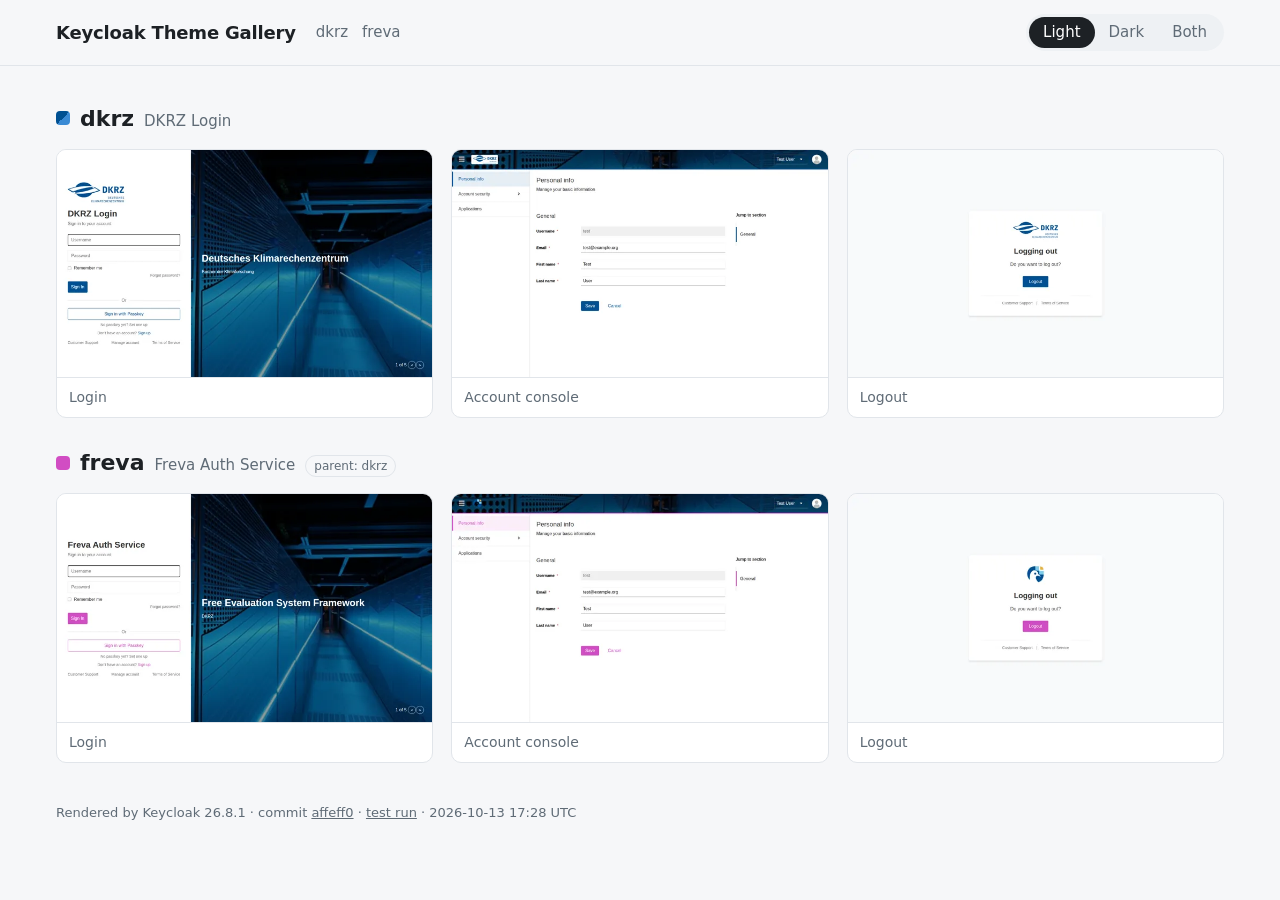
==== index.html @ 33b01052 "Deploying to gh-pages from @ freva-org/freva-auth-template@affeff05196ebd0d8a36fc66dc63a45415bd4f45 " ====
<!doctype html>
<html lang="en">
<head>
<meta charset="utf-8">
<meta name="viewport" content="width=device-width, initial-scale=1">
<title>Keycloak Theme Gallery</title>
<style>
  :root {
    --bg: #f6f7f9; --surface: #fff; --text: #1d2125; --muted: #5f6b76;
    --border: #e1e5ea; --chip: #eef1f4; --chip-on: #1d2125; --chip-on-text: #fff;
  }
  @media (prefers-color-scheme: dark) {
    :root {
      --bg: #111316; --surface: #1a1d21; --text: #e7e9ec; --muted: #9aa3ad;
      --border: #2c3036; --chip: #23272c; --chip-on: #e7e9ec; --chip-on-text: #111316;
    }
  }
  * { box-sizing: border-box; }
  body {
    margin: 0; background: var(--bg); color: var(--text);
    font: 15px/1.5 system-ui, -apple-system, "Segoe UI", Roboto, sans-serif;
  }
  a { color: inherit; }
  .top {
    position: sticky; top: 0; z-index: 5; background: var(--bg);
    border-bottom: 1px solid var(--border);
  }
  .bar {
    max-width: 1200px; margin: 0 auto; padding: 14px 16px;
    display: flex; flex-wrap: wrap; gap: 12px 20px; align-items: center;
  }
  h1 { font-size: 18px; margin: 0; letter-spacing: -0.01em; }
  .themes { display: flex; gap: 14px; color: var(--muted); }
  .themes a { text-decoration: none; }
  .themes a:hover { color: var(--text); text-decoration: underline; }
  .toggle {
    margin-left: auto; display: inline-flex; background: var(--chip);
    border-radius: 999px; padding: 3px;
  }
  .toggle button {
    border: 0; background: transparent; color: var(--muted); font: inherit;
    padding: 4px 14px; border-radius: 999px; cursor: pointer;
  }
  .toggle button[aria-pressed="true"] { background: var(--chip-on); color: var(--chip-on-text); }
  main { max-width: 1200px; margin: 0 auto; padding: 8px 16px 40px; }
  section { padding-top: 28px; scroll-margin-top: 70px; }
  .theme-head { display: flex; align-items: baseline; gap: 10px; flex-wrap: wrap; margin-bottom: 14px; }
  .theme-head h2 { margin: 0; font-size: 22px; }
  .subtitle { color: var(--muted); }
  .tag {
    font-size: 12px; color: var(--muted); border: 1px solid var(--border);
    border-radius: 999px; padding: 1px 8px;
  }
  .swatch {
    width: 14px; height: 14px; border-radius: 4px; align-self: center;
    background: linear-gradient(135deg, var(--accent) 50%, var(--accent-dark) 50%);
  }
  .grid { display: grid; grid-template-columns: repeat(auto-fill, minmax(330px, 1fr)); gap: 18px; }
  .card {
    margin: 0; background: var(--surface); border: 1px solid var(--border);
    border-radius: 10px; overflow: hidden;
  }
  .card figcaption { padding: 9px 12px; color: var(--muted); font-size: 14px; border-top: 1px solid var(--border); }
  .shot { display: block; line-height: 0; }
  .shot img { width: 100%; height: auto; display: block; transition: opacity .15s; }
  .shot:hover img { opacity: .88; }
  body[data-scheme="light"] .shot[data-scheme="dark"],
  body[data-scheme="dark"] .shot[data-scheme="light"] { display: none; }
  body[data-scheme="both"] .card .shot + .shot { border-top: 1px solid var(--border); }
  footer { max-width: 1200px; margin: 0 auto; padding: 0 16px 32px; color: var(--muted); font-size: 13px; }
  dialog {
    border: 0; padding: 0; background: transparent; max-width: 96vw; max-height: 94vh;
  }
  dialog::backdrop { background: rgba(0, 0, 0, .8); }
  dialog img { display: block; max-width: 96vw; max-height: 88vh; border-radius: 6px; }
  dialog p { color: #fff; text-align: center; margin: 10px 0 0; font-size: 14px; }
  @media (max-width: 560px) {
    .grid { grid-template-columns: 1fr; }
    .toggle { margin-left: 0; }
  }
</style>
</head>
<body data-scheme="light">
<div class="top">
  <div class="bar">
    <h1>Keycloak Theme Gallery</h1>
    <nav class="themes" aria-label="Themes"><a href="#dkrz">dkrz</a> <a href="#freva">freva</a></nav>
    <div class="toggle" role="group" aria-label="Colour scheme">
      <button type="button" data-set="light" aria-pressed="true">Light</button>
      <button type="button" data-set="dark" aria-pressed="false">Dark</button>
      <button type="button" data-set="both" aria-pressed="false">Both</button>
    </div>
  </div>
</div>
<main>
<section id="dkrz" style="--accent:#005092;--accent-dark:#3a8ad4">
  <header class="theme-head">
    <span class="swatch" aria-hidden="true"></span>
    <h2>dkrz</h2>
    <span class="subtitle">DKRZ Login</span>
    
  </header>
  <div class="grid"><figure class="card"><a class="shot" data-scheme="light" href="img/dkrz-light-login.webp" data-caption="dkrz · Login · light"><img src="img/dkrz-light-login-thumb.webp" alt="DKRZ Login, login page, light mode" width="700" height="425" loading="lazy"></a><a class="shot" data-scheme="dark" href="img/dkrz-dark-login.webp" data-caption="dkrz · Login · dark"><img src="img/dkrz-dark-login-thumb.webp" alt="DKRZ Login, login page, dark mode" width="700" height="425" loading="lazy"></a><figcaption>Login</figcaption></figure><figure class="card"><a class="shot" data-scheme="light" href="img/dkrz-light-account.webp" data-caption="dkrz · Account console · light"><img src="img/dkrz-light-account-thumb.webp" alt="DKRZ Login, account console page, light mode" width="700" height="425" loading="lazy"></a><a class="shot" data-scheme="dark" href="img/dkrz-dark-account.webp" data-caption="dkrz · Account console · dark"><img src="img/dkrz-dark-account-thumb.webp" alt="DKRZ Login, account console page, dark mode" width="700" height="425" loading="lazy"></a><figcaption>Account console</figcaption></figure><figure class="card"><a class="shot" data-scheme="light" href="img/dkrz-light-logout.webp" data-caption="dkrz · Logout · light"><img src="img/dkrz-light-logout-thumb.webp" alt="DKRZ Login, logout page, light mode" width="700" height="425" loading="lazy"></a><a class="shot" data-scheme="dark" href="img/dkrz-dark-logout.webp" data-caption="dkrz · Logout · dark"><img src="img/dkrz-dark-logout-thumb.webp" alt="DKRZ Login, logout page, dark mode" width="700" height="425" loading="lazy"></a><figcaption>Logout</figcaption></figure></div>
</section>
<section id="freva" style="--accent:#d14dc3;--accent-dark:#d14dc3">
  <header class="theme-head">
    <span class="swatch" aria-hidden="true"></span>
    <h2>freva</h2>
    <span class="subtitle">Freva Auth Service</span>
    <span class="tag">parent: dkrz</span>
  </header>
  <div class="grid"><figure class="card"><a class="shot" data-scheme="light" href="img/freva-light-login.webp" data-caption="freva · Login · light"><img src="img/freva-light-login-thumb.webp" alt="Freva Auth Service, login page, light mode" width="700" height="425" loading="lazy"></a><a class="shot" data-scheme="dark" href="img/freva-dark-login.webp" data-caption="freva · Login · dark"><img src="img/freva-dark-login-thumb.webp" alt="Freva Auth Service, login page, dark mode" width="700" height="425" loading="lazy"></a><figcaption>Login</figcaption></figure><figure class="card"><a class="shot" data-scheme="light" href="img/freva-light-account.webp" data-caption="freva · Account console · light"><img src="img/freva-light-account-thumb.webp" alt="Freva Auth Service, account console page, light mode" width="700" height="425" loading="lazy"></a><a class="shot" data-scheme="dark" href="img/freva-dark-account.webp" data-caption="freva · Account console · dark"><img src="img/freva-dark-account-thumb.webp" alt="Freva Auth Service, account console page, dark mode" width="700" height="425" loading="lazy"></a><figcaption>Account console</figcaption></figure><figure class="card"><a class="shot" data-scheme="light" href="img/freva-light-logout.webp" data-caption="freva · Logout · light"><img src="img/freva-light-logout-thumb.webp" alt="Freva Auth Service, logout page, light mode" width="700" height="425" loading="lazy"></a><a class="shot" data-scheme="dark" href="img/freva-dark-logout.webp" data-caption="freva · Logout · dark"><img src="img/freva-dark-logout-thumb.webp" alt="Freva Auth Service, logout page, dark mode" width="700" height="425" loading="lazy"></a><figcaption>Logout</figcaption></figure></div>
</section></main>
<footer>Rendered by Keycloak 26.8.1 · commit <a href="https://github.com/freva-org/freva-auth-template/commit/affeff0">affeff0</a> · <a href="https://github.com/freva-org/freva-auth-template/actions/runs/38438692859">test run</a> · 2026-10-13 17:28 UTC</footer>
<dialog id="viewer"><img alt=""><p></p></dialog>
<script>
  const body = document.body;
  const buttons = document.querySelectorAll(".toggle button");
  function setScheme(s) {
    body.dataset.scheme = s;
    buttons.forEach(b => b.setAttribute("aria-pressed", String(b.dataset.set === s)));
    try { localStorage.setItem("gallery-scheme", s); } catch (e) {}
  }
  buttons.forEach(b => b.addEventListener("click", () => setScheme(b.dataset.set)));
  let saved = null;
  try { saved = localStorage.getItem("gallery-scheme"); } catch (e) {}
  setScheme(saved || (matchMedia("(prefers-color-scheme: dark)").matches ? "dark" : "light"));

  const viewer = document.getElementById("viewer");
  document.querySelectorAll(".shot").forEach(a => a.addEventListener("click", e => {
    e.preventDefault();
    viewer.querySelector("img").src = a.href;
    viewer.querySelector("img").alt = a.querySelector("img").alt;
    viewer.querySelector("p").textContent = a.dataset.caption;
    viewer.showModal();
  }));
  viewer.addEventListener("click", () => viewer.close());
</script>
</body>
</html>
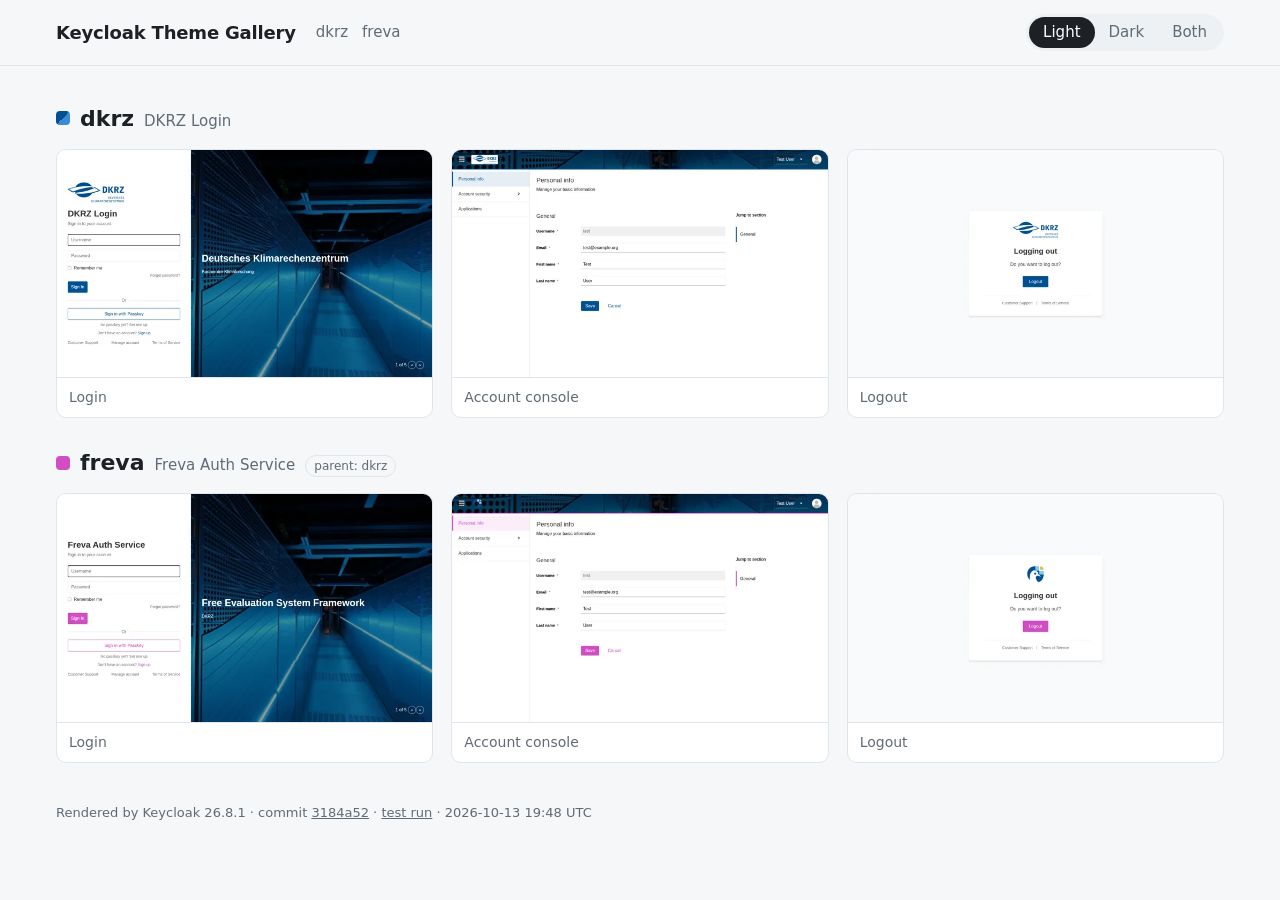
==== commit e1748831: "Deploying to gh-pages from @ freva-org/freva-auth-template@3184a522fcd955feea0bc505c7a64e8555052b0e " ====
--- a/index.html
+++ b/index.html
@@ -111,7 +111,7 @@
   </header>
   <div class="grid"><figure class="card"><a class="shot" data-scheme="light" href="img/freva-light-login.webp" data-caption="freva · Login · light"><img src="img/freva-light-login-thumb.webp" alt="Freva Auth Service, login page, light mode" width="700" height="425" loading="lazy"></a><a class="shot" data-scheme="dark" href="img/freva-dark-login.webp" data-caption="freva · Login · dark"><img src="img/freva-dark-login-thumb.webp" alt="Freva Auth Service, login page, dark mode" width="700" height="425" loading="lazy"></a><figcaption>Login</figcaption></figure><figure class="card"><a class="shot" data-scheme="light" href="img/freva-light-account.webp" data-caption="freva · Account console · light"><img src="img/freva-light-account-thumb.webp" alt="Freva Auth Service, account console page, light mode" width="700" height="425" loading="lazy"></a><a class="shot" data-scheme="dark" href="img/freva-dark-account.webp" data-caption="freva · Account console · dark"><img src="img/freva-dark-account-thumb.webp" alt="Freva Auth Service, account console page, dark mode" width="700" height="425" loading="lazy"></a><figcaption>Account console</figcaption></figure><figure class="card"><a class="shot" data-scheme="light" href="img/freva-light-logout.webp" data-caption="freva · Logout · light"><img src="img/freva-light-logout-thumb.webp" alt="Freva Auth Service, logout page, light mode" width="700" height="425" loading="lazy"></a><a class="shot" data-scheme="dark" href="img/freva-dark-logout.webp" data-caption="freva · Logout · dark"><img src="img/freva-dark-logout-thumb.webp" alt="Freva Auth Service, logout page, dark mode" width="700" height="425" loading="lazy"></a><figcaption>Logout</figcaption></figure></div>
 </section></main>
-<footer>Rendered by Keycloak 26.8.1 · commit <a href="https://github.com/freva-org/freva-auth-template/commit/affeff0">affeff0</a> · <a href="https://github.com/freva-org/freva-auth-template/actions/runs/38438692859">test run</a> · 2026-10-13 17:28 UTC</footer>
+<footer>Rendered by Keycloak 26.8.1 · commit <a href="https://github.com/freva-org/freva-auth-template/commit/3184a52">3184a52</a> · <a href="https://github.com/freva-org/freva-auth-template/actions/runs/38457421475">test run</a> · 2026-10-13 19:48 UTC</footer>
 <dialog id="viewer"><img alt=""><p></p></dialog>
 <script>
   const body = document.body;
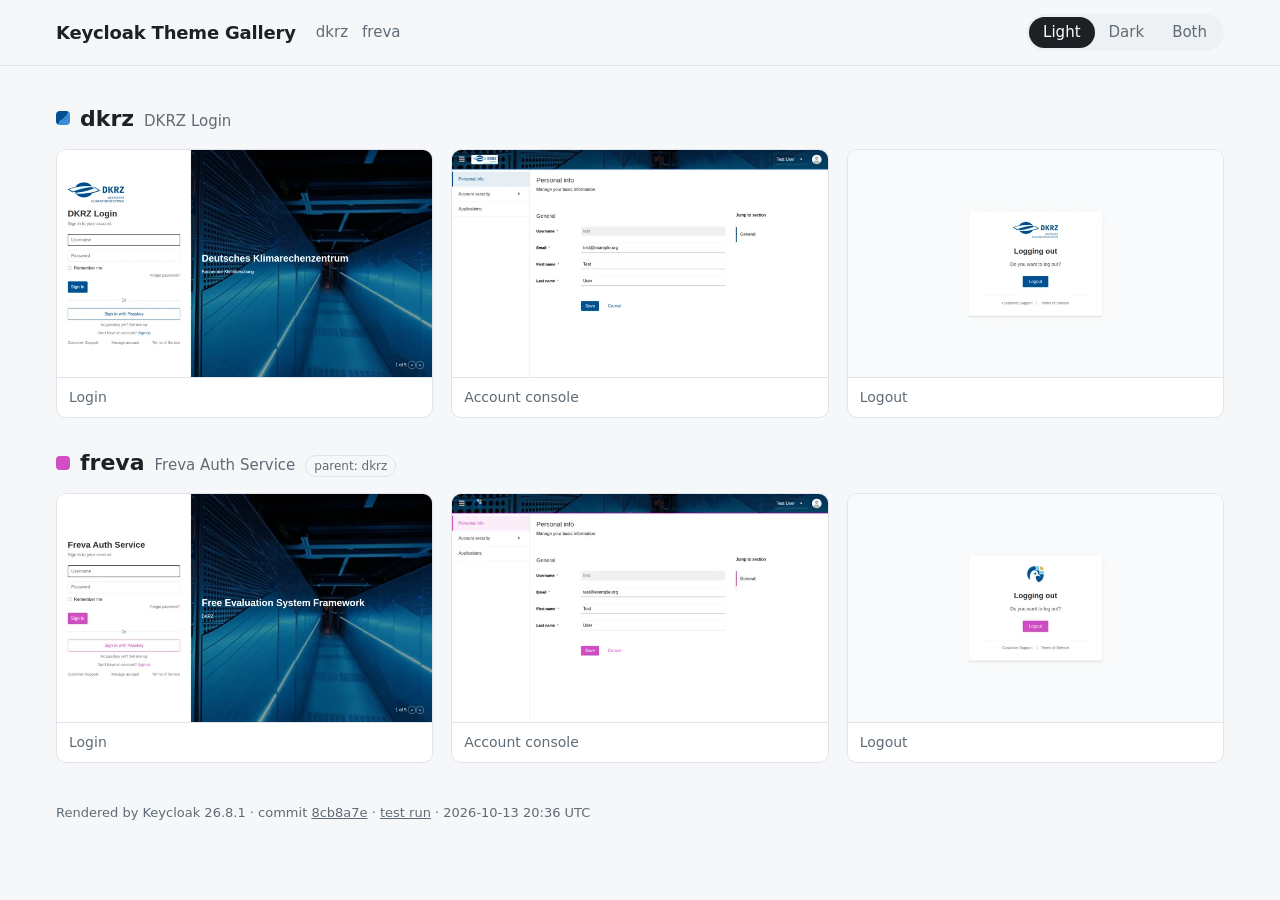
==== commit 2da5089b: "Deploying to gh-pages from @ freva-org/freva-auth-template@8cb8a7e47431977cb3078d8797260bcd74ea8823 " ====
--- a/index.html
+++ b/index.html
@@ -111,7 +111,7 @@
   </header>
   <div class="grid"><figure class="card"><a class="shot" data-scheme="light" href="img/freva-light-login.webp" data-caption="freva · Login · light"><img src="img/freva-light-login-thumb.webp" alt="Freva Auth Service, login page, light mode" width="700" height="425" loading="lazy"></a><a class="shot" data-scheme="dark" href="img/freva-dark-login.webp" data-caption="freva · Login · dark"><img src="img/freva-dark-login-thumb.webp" alt="Freva Auth Service, login page, dark mode" width="700" height="425" loading="lazy"></a><figcaption>Login</figcaption></figure><figure class="card"><a class="shot" data-scheme="light" href="img/freva-light-account.webp" data-caption="freva · Account console · light"><img src="img/freva-light-account-thumb.webp" alt="Freva Auth Service, account console page, light mode" width="700" height="425" loading="lazy"></a><a class="shot" data-scheme="dark" href="img/freva-dark-account.webp" data-caption="freva · Account console · dark"><img src="img/freva-dark-account-thumb.webp" alt="Freva Auth Service, account console page, dark mode" width="700" height="425" loading="lazy"></a><figcaption>Account console</figcaption></figure><figure class="card"><a class="shot" data-scheme="light" href="img/freva-light-logout.webp" data-caption="freva · Logout · light"><img src="img/freva-light-logout-thumb.webp" alt="Freva Auth Service, logout page, light mode" width="700" height="425" loading="lazy"></a><a class="shot" data-scheme="dark" href="img/freva-dark-logout.webp" data-caption="freva · Logout · dark"><img src="img/freva-dark-logout-thumb.webp" alt="Freva Auth Service, logout page, dark mode" width="700" height="425" loading="lazy"></a><figcaption>Logout</figcaption></figure></div>
 </section></main>
-<footer>Rendered by Keycloak 26.8.1 · commit <a href="https://github.com/freva-org/freva-auth-template/commit/3184a52">3184a52</a> · <a href="https://github.com/freva-org/freva-auth-template/actions/runs/38457421475">test run</a> · 2026-10-13 19:48 UTC</footer>
+<footer>Rendered by Keycloak 26.8.1 · commit <a href="https://github.com/freva-org/freva-auth-template/commit/8cb8a7e">8cb8a7e</a> · <a href="https://github.com/freva-org/freva-auth-template/actions/runs/38463793286">test run</a> · 2026-10-13 20:36 UTC</footer>
 <dialog id="viewer"><img alt=""><p></p></dialog>
 <script>
   const body = document.body;
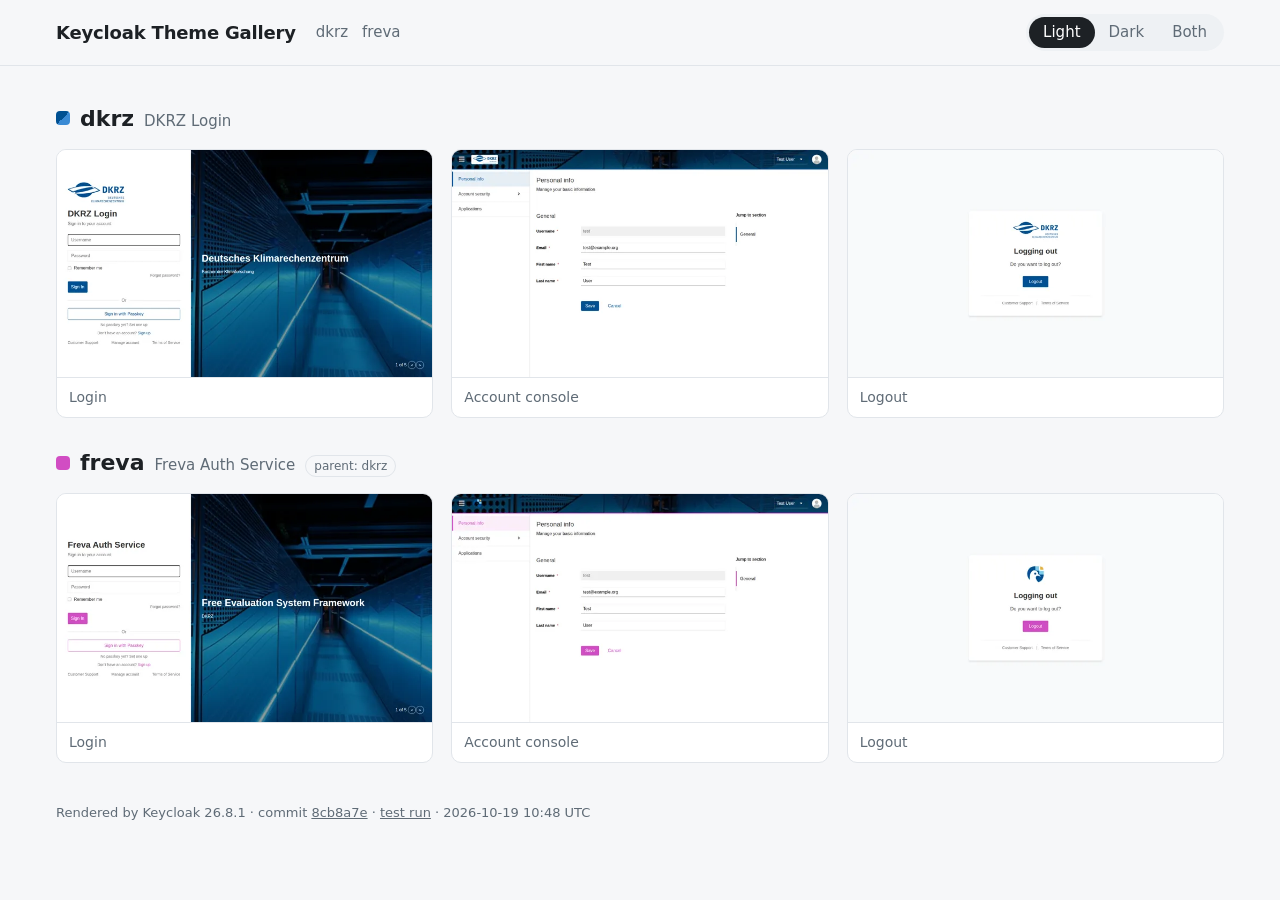
==== commit 52494a0b: "Deploying to gh-pages from @ freva-org/freva-auth-template@8cb8a7e47431977cb3078d8797260bcd74ea8823 " ====
--- a/index.html
+++ b/index.html
@@ -111,7 +111,7 @@
   </header>
   <div class="grid"><figure class="card"><a class="shot" data-scheme="light" href="img/freva-light-login.webp" data-caption="freva · Login · light"><img src="img/freva-light-login-thumb.webp" alt="Freva Auth Service, login page, light mode" width="700" height="425" loading="lazy"></a><a class="shot" data-scheme="dark" href="img/freva-dark-login.webp" data-caption="freva · Login · dark"><img src="img/freva-dark-login-thumb.webp" alt="Freva Auth Service, login page, dark mode" width="700" height="425" loading="lazy"></a><figcaption>Login</figcaption></figure><figure class="card"><a class="shot" data-scheme="light" href="img/freva-light-account.webp" data-caption="freva · Account console · light"><img src="img/freva-light-account-thumb.webp" alt="Freva Auth Service, account console page, light mode" width="700" height="425" loading="lazy"></a><a class="shot" data-scheme="dark" href="img/freva-dark-account.webp" data-caption="freva · Account console · dark"><img src="img/freva-dark-account-thumb.webp" alt="Freva Auth Service, account console page, dark mode" width="700" height="425" loading="lazy"></a><figcaption>Account console</figcaption></figure><figure class="card"><a class="shot" data-scheme="light" href="img/freva-light-logout.webp" data-caption="freva · Logout · light"><img src="img/freva-light-logout-thumb.webp" alt="Freva Auth Service, logout page, light mode" width="700" height="425" loading="lazy"></a><a class="shot" data-scheme="dark" href="img/freva-dark-logout.webp" data-caption="freva · Logout · dark"><img src="img/freva-dark-logout-thumb.webp" alt="Freva Auth Service, logout page, dark mode" width="700" height="425" loading="lazy"></a><figcaption>Logout</figcaption></figure></div>
 </section></main>
-<footer>Rendered by Keycloak 26.8.1 · commit <a href="https://github.com/freva-org/freva-auth-template/commit/8cb8a7e">8cb8a7e</a> · <a href="https://github.com/freva-org/freva-auth-template/actions/runs/38463793286">test run</a> · 2026-10-13 20:36 UTC</footer>
+<footer>Rendered by Keycloak 26.8.1 · commit <a href="https://github.com/freva-org/freva-auth-template/commit/8cb8a7e">8cb8a7e</a> · <a href="https://github.com/freva-org/freva-auth-template/actions/runs/39239816835">test run</a> · 2026-10-19 10:48 UTC</footer>
 <dialog id="viewer"><img alt=""><p></p></dialog>
 <script>
   const body = document.body;
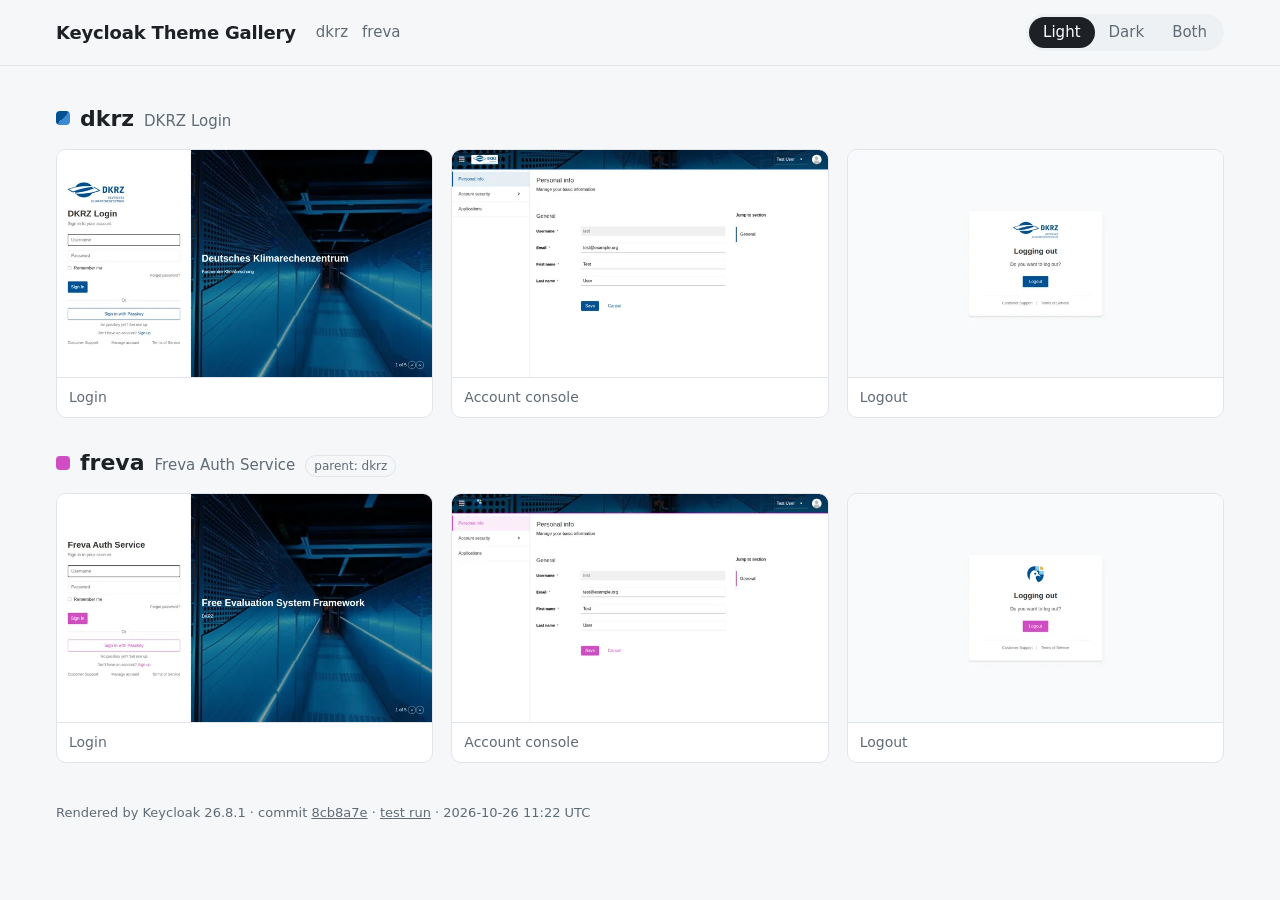
==== commit eee631ce: "Deploying to gh-pages from @ freva-org/freva-auth-template@8cb8a7e47431977cb3078d8797260bcd74ea8823 " ====
--- a/index.html
+++ b/index.html
@@ -111,7 +111,7 @@
   </header>
   <div class="grid"><figure class="card"><a class="shot" data-scheme="light" href="img/freva-light-login.webp" data-caption="freva · Login · light"><img src="img/freva-light-login-thumb.webp" alt="Freva Auth Service, login page, light mode" width="700" height="425" loading="lazy"></a><a class="shot" data-scheme="dark" href="img/freva-dark-login.webp" data-caption="freva · Login · dark"><img src="img/freva-dark-login-thumb.webp" alt="Freva Auth Service, login page, dark mode" width="700" height="425" loading="lazy"></a><figcaption>Login</figcaption></figure><figure class="card"><a class="shot" data-scheme="light" href="img/freva-light-account.webp" data-caption="freva · Account console · light"><img src="img/freva-light-account-thumb.webp" alt="Freva Auth Service, account console page, light mode" width="700" height="425" loading="lazy"></a><a class="shot" data-scheme="dark" href="img/freva-dark-account.webp" data-caption="freva · Account console · dark"><img src="img/freva-dark-account-thumb.webp" alt="Freva Auth Service, account console page, dark mode" width="700" height="425" loading="lazy"></a><figcaption>Account console</figcaption></figure><figure class="card"><a class="shot" data-scheme="light" href="img/freva-light-logout.webp" data-caption="freva · Logout · light"><img src="img/freva-light-logout-thumb.webp" alt="Freva Auth Service, logout page, light mode" width="700" height="425" loading="lazy"></a><a class="shot" data-scheme="dark" href="img/freva-dark-logout.webp" data-caption="freva · Logout · dark"><img src="img/freva-dark-logout-thumb.webp" alt="Freva Auth Service, logout page, dark mode" width="700" height="425" loading="lazy"></a><figcaption>Logout</figcaption></figure></div>
 </section></main>
-<footer>Rendered by Keycloak 26.8.1 · commit <a href="https://github.com/freva-org/freva-auth-template/commit/8cb8a7e">8cb8a7e</a> · <a href="https://github.com/freva-org/freva-auth-template/actions/runs/39239816835">test run</a> · 2026-10-19 10:48 UTC</footer>
+<footer>Rendered by Keycloak 26.8.1 · commit <a href="https://github.com/freva-org/freva-auth-template/commit/8cb8a7e">8cb8a7e</a> · <a href="https://github.com/freva-org/freva-auth-template/actions/runs/40312525700">test run</a> · 2026-10-26 11:22 UTC</footer>
 <dialog id="viewer"><img alt=""><p></p></dialog>
 <script>
   const body = document.body;
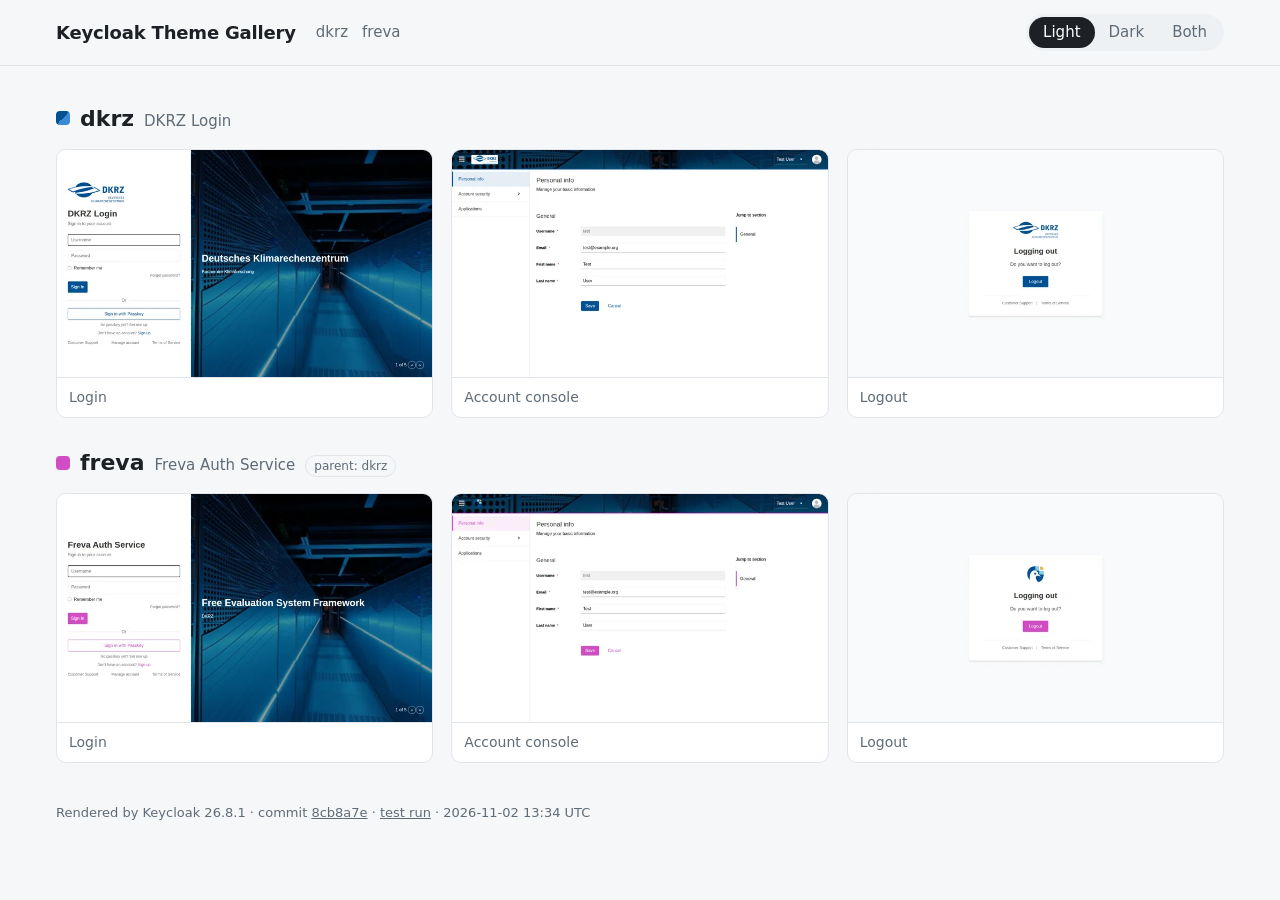
==== commit 45bb5b99: "Deploying to gh-pages from @ freva-org/freva-auth-template@8cb8a7e47431977cb3078d8797260bcd74ea8823 " ====
--- a/index.html
+++ b/index.html
@@ -111,7 +111,7 @@
   </header>
   <div class="grid"><figure class="card"><a class="shot" data-scheme="light" href="img/freva-light-login.webp" data-caption="freva · Login · light"><img src="img/freva-light-login-thumb.webp" alt="Freva Auth Service, login page, light mode" width="700" height="425" loading="lazy"></a><a class="shot" data-scheme="dark" href="img/freva-dark-login.webp" data-caption="freva · Login · dark"><img src="img/freva-dark-login-thumb.webp" alt="Freva Auth Service, login page, dark mode" width="700" height="425" loading="lazy"></a><figcaption>Login</figcaption></figure><figure class="card"><a class="shot" data-scheme="light" href="img/freva-light-account.webp" data-caption="freva · Account console · light"><img src="img/freva-light-account-thumb.webp" alt="Freva Auth Service, account console page, light mode" width="700" height="425" loading="lazy"></a><a class="shot" data-scheme="dark" href="img/freva-dark-account.webp" data-caption="freva · Account console · dark"><img src="img/freva-dark-account-thumb.webp" alt="Freva Auth Service, account console page, dark mode" width="700" height="425" loading="lazy"></a><figcaption>Account console</figcaption></figure><figure class="card"><a class="shot" data-scheme="light" href="img/freva-light-logout.webp" data-caption="freva · Logout · light"><img src="img/freva-light-logout-thumb.webp" alt="Freva Auth Service, logout page, light mode" width="700" height="425" loading="lazy"></a><a class="shot" data-scheme="dark" href="img/freva-dark-logout.webp" data-caption="freva · Logout · dark"><img src="img/freva-dark-logout-thumb.webp" alt="Freva Auth Service, logout page, dark mode" width="700" height="425" loading="lazy"></a><figcaption>Logout</figcaption></figure></div>
 </section></main>
-<footer>Rendered by Keycloak 26.8.1 · commit <a href="https://github.com/freva-org/freva-auth-template/commit/8cb8a7e">8cb8a7e</a> · <a href="https://github.com/freva-org/freva-auth-template/actions/runs/40312525700">test run</a> · 2026-10-26 11:22 UTC</footer>
+<footer>Rendered by Keycloak 26.8.1 · commit <a href="https://github.com/freva-org/freva-auth-template/commit/8cb8a7e">8cb8a7e</a> · <a href="https://github.com/freva-org/freva-auth-template/actions/runs/41453395587">test run</a> · 2026-11-02 13:34 UTC</footer>
 <dialog id="viewer"><img alt=""><p></p></dialog>
 <script>
   const body = document.body;
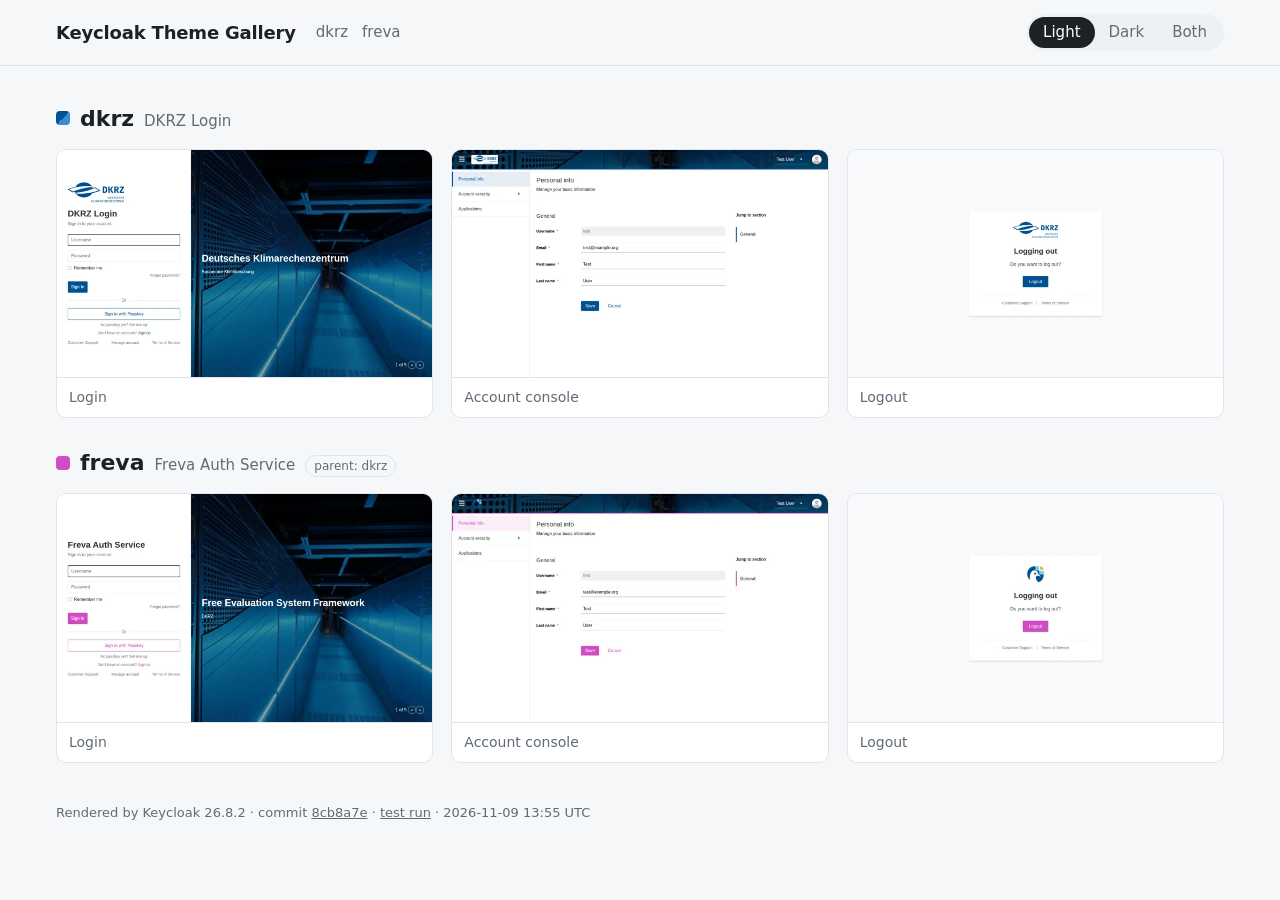
==== commit 103b8fd0: "Deploying to gh-pages from @ freva-org/freva-auth-template@8cb8a7e47431977cb3078d8797260bcd74ea8823 " ====
--- a/index.html
+++ b/index.html
@@ -111,7 +111,7 @@
   </header>
   <div class="grid"><figure class="card"><a class="shot" data-scheme="light" href="img/freva-light-login.webp" data-caption="freva · Login · light"><img src="img/freva-light-login-thumb.webp" alt="Freva Auth Service, login page, light mode" width="700" height="425" loading="lazy"></a><a class="shot" data-scheme="dark" href="img/freva-dark-login.webp" data-caption="freva · Login · dark"><img src="img/freva-dark-login-thumb.webp" alt="Freva Auth Service, login page, dark mode" width="700" height="425" loading="lazy"></a><figcaption>Login</figcaption></figure><figure class="card"><a class="shot" data-scheme="light" href="img/freva-light-account.webp" data-caption="freva · Account console · light"><img src="img/freva-light-account-thumb.webp" alt="Freva Auth Service, account console page, light mode" width="700" height="425" loading="lazy"></a><a class="shot" data-scheme="dark" href="img/freva-dark-account.webp" data-caption="freva · Account console · dark"><img src="img/freva-dark-account-thumb.webp" alt="Freva Auth Service, account console page, dark mode" width="700" height="425" loading="lazy"></a><figcaption>Account console</figcaption></figure><figure class="card"><a class="shot" data-scheme="light" href="img/freva-light-logout.webp" data-caption="freva · Logout · light"><img src="img/freva-light-logout-thumb.webp" alt="Freva Auth Service, logout page, light mode" width="700" height="425" loading="lazy"></a><a class="shot" data-scheme="dark" href="img/freva-dark-logout.webp" data-caption="freva · Logout · dark"><img src="img/freva-dark-logout-thumb.webp" alt="Freva Auth Service, logout page, dark mode" width="700" height="425" loading="lazy"></a><figcaption>Logout</figcaption></figure></div>
 </section></main>
-<footer>Rendered by Keycloak 26.8.1 · commit <a href="https://github.com/freva-org/freva-auth-template/commit/8cb8a7e">8cb8a7e</a> · <a href="https://github.com/freva-org/freva-auth-template/actions/runs/41453395587">test run</a> · 2026-11-02 13:34 UTC</footer>
+<footer>Rendered by Keycloak 26.8.2 · commit <a href="https://github.com/freva-org/freva-auth-template/commit/8cb8a7e">8cb8a7e</a> · <a href="https://github.com/freva-org/freva-auth-template/actions/runs/42629448242">test run</a> · 2026-11-09 13:55 UTC</footer>
 <dialog id="viewer"><img alt=""><p></p></dialog>
 <script>
   const body = document.body;
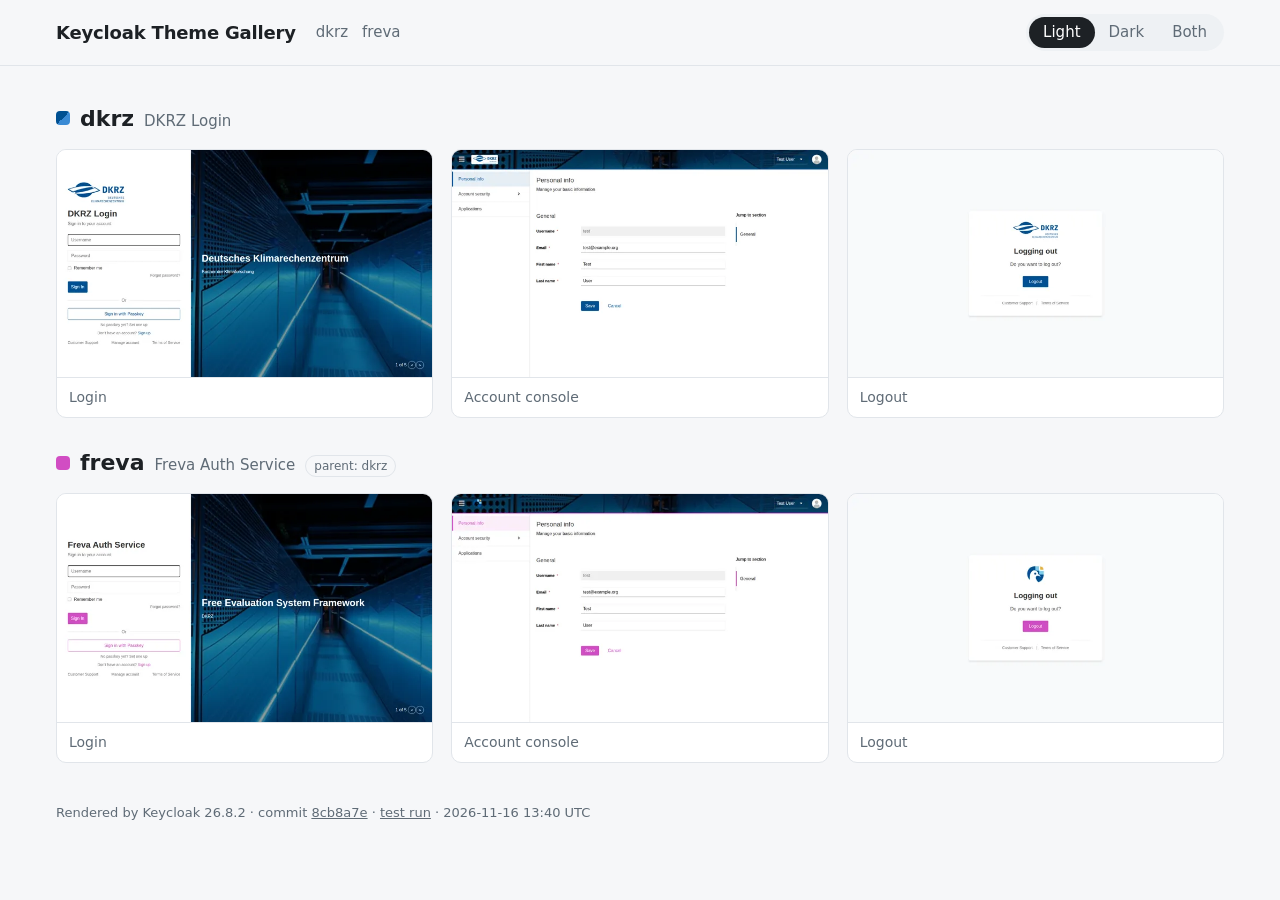
==== commit 46a5222b: "Deploying to gh-pages from @ freva-org/freva-auth-template@8cb8a7e47431977cb3078d8797260bcd74ea8823 " ====
--- a/index.html
+++ b/index.html
@@ -111,7 +111,7 @@
   </header>
   <div class="grid"><figure class="card"><a class="shot" data-scheme="light" href="img/freva-light-login.webp" data-caption="freva · Login · light"><img src="img/freva-light-login-thumb.webp" alt="Freva Auth Service, login page, light mode" width="700" height="425" loading="lazy"></a><a class="shot" data-scheme="dark" href="img/freva-dark-login.webp" data-caption="freva · Login · dark"><img src="img/freva-dark-login-thumb.webp" alt="Freva Auth Service, login page, dark mode" width="700" height="425" loading="lazy"></a><figcaption>Login</figcaption></figure><figure class="card"><a class="shot" data-scheme="light" href="img/freva-light-account.webp" data-caption="freva · Account console · light"><img src="img/freva-light-account-thumb.webp" alt="Freva Auth Service, account console page, light mode" width="700" height="425" loading="lazy"></a><a class="shot" data-scheme="dark" href="img/freva-dark-account.webp" data-caption="freva · Account console · dark"><img src="img/freva-dark-account-thumb.webp" alt="Freva Auth Service, account console page, dark mode" width="700" height="425" loading="lazy"></a><figcaption>Account console</figcaption></figure><figure class="card"><a class="shot" data-scheme="light" href="img/freva-light-logout.webp" data-caption="freva · Logout · light"><img src="img/freva-light-logout-thumb.webp" alt="Freva Auth Service, logout page, light mode" width="700" height="425" loading="lazy"></a><a class="shot" data-scheme="dark" href="img/freva-dark-logout.webp" data-caption="freva · Logout · dark"><img src="img/freva-dark-logout-thumb.webp" alt="Freva Auth Service, logout page, dark mode" width="700" height="425" loading="lazy"></a><figcaption>Logout</figcaption></figure></div>
 </section></main>
-<footer>Rendered by Keycloak 26.8.2 · commit <a href="https://github.com/freva-org/freva-auth-template/commit/8cb8a7e">8cb8a7e</a> · <a href="https://github.com/freva-org/freva-auth-template/actions/runs/42629448242">test run</a> · 2026-11-09 13:55 UTC</footer>
+<footer>Rendered by Keycloak 26.8.2 · commit <a href="https://github.com/freva-org/freva-auth-template/commit/8cb8a7e">8cb8a7e</a> · <a href="https://github.com/freva-org/freva-auth-template/actions/runs/43877700332">test run</a> · 2026-11-16 13:40 UTC</footer>
 <dialog id="viewer"><img alt=""><p></p></dialog>
 <script>
   const body = document.body;
